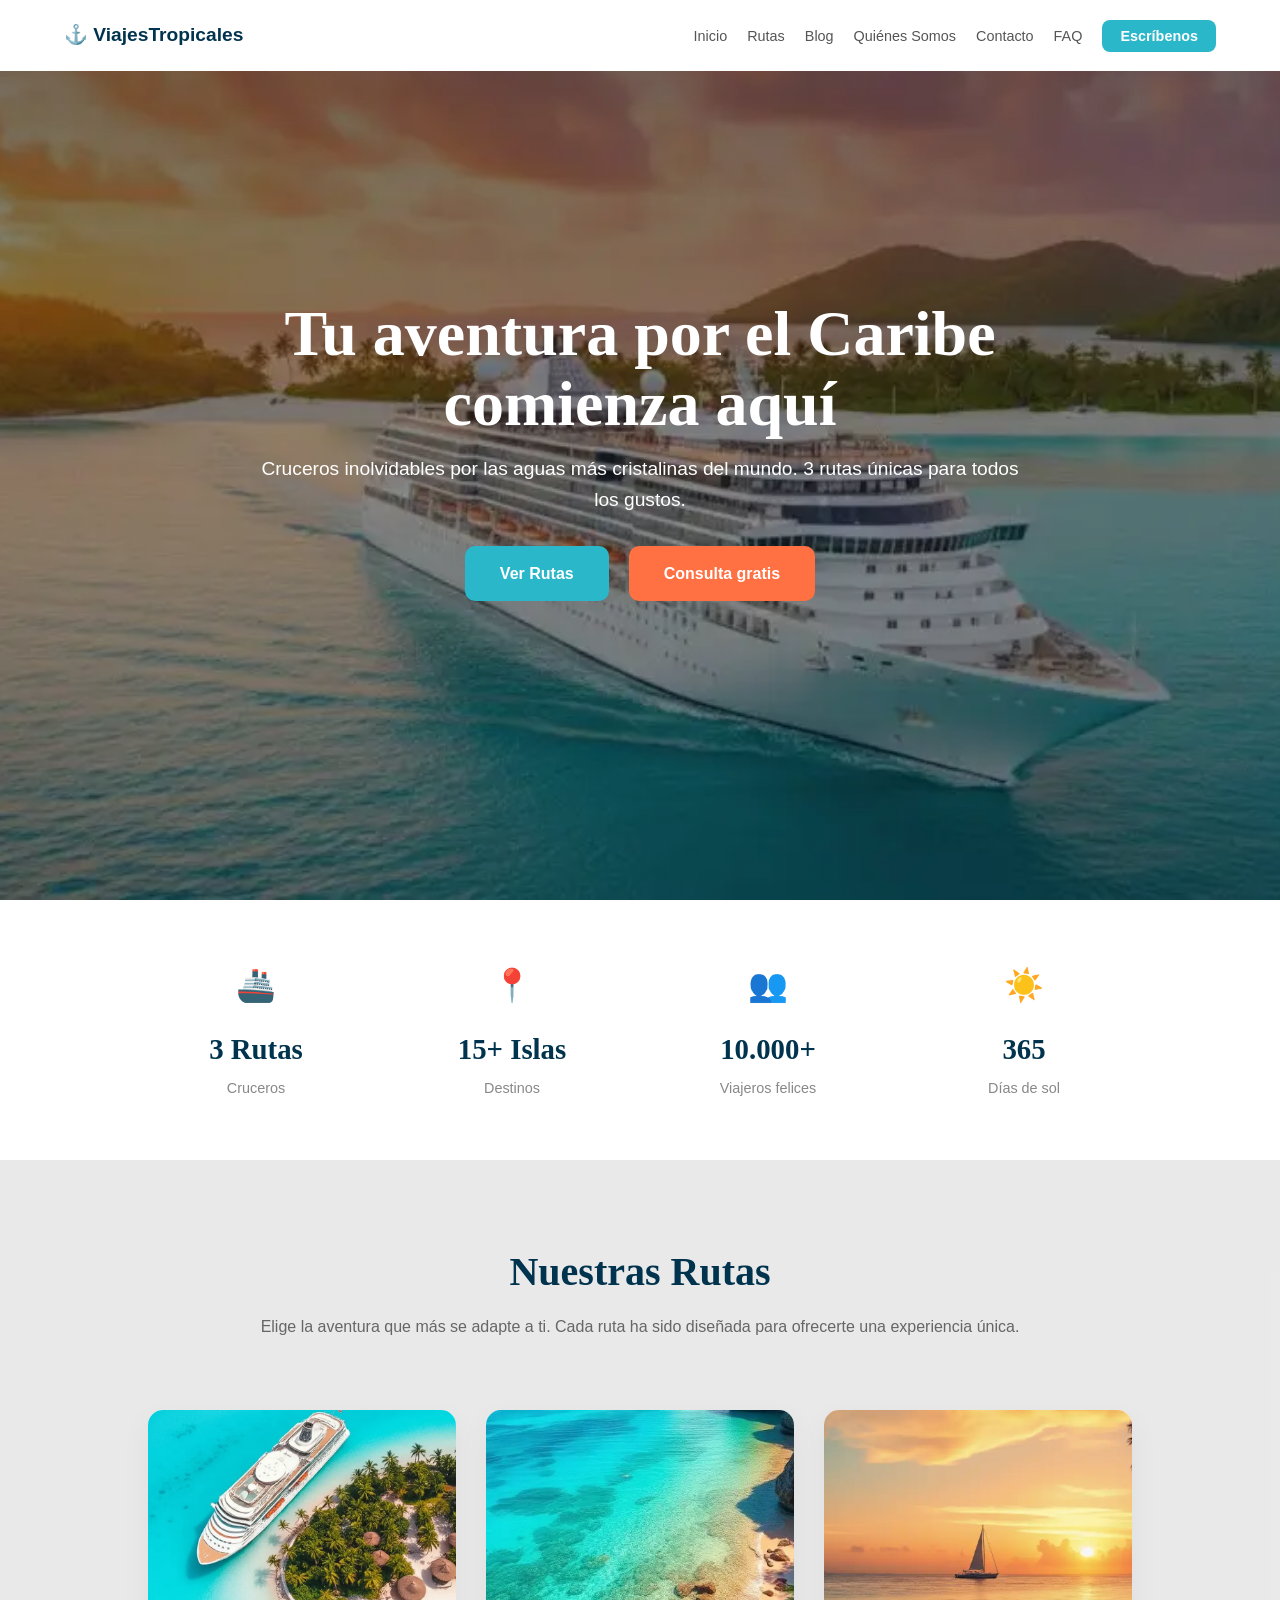
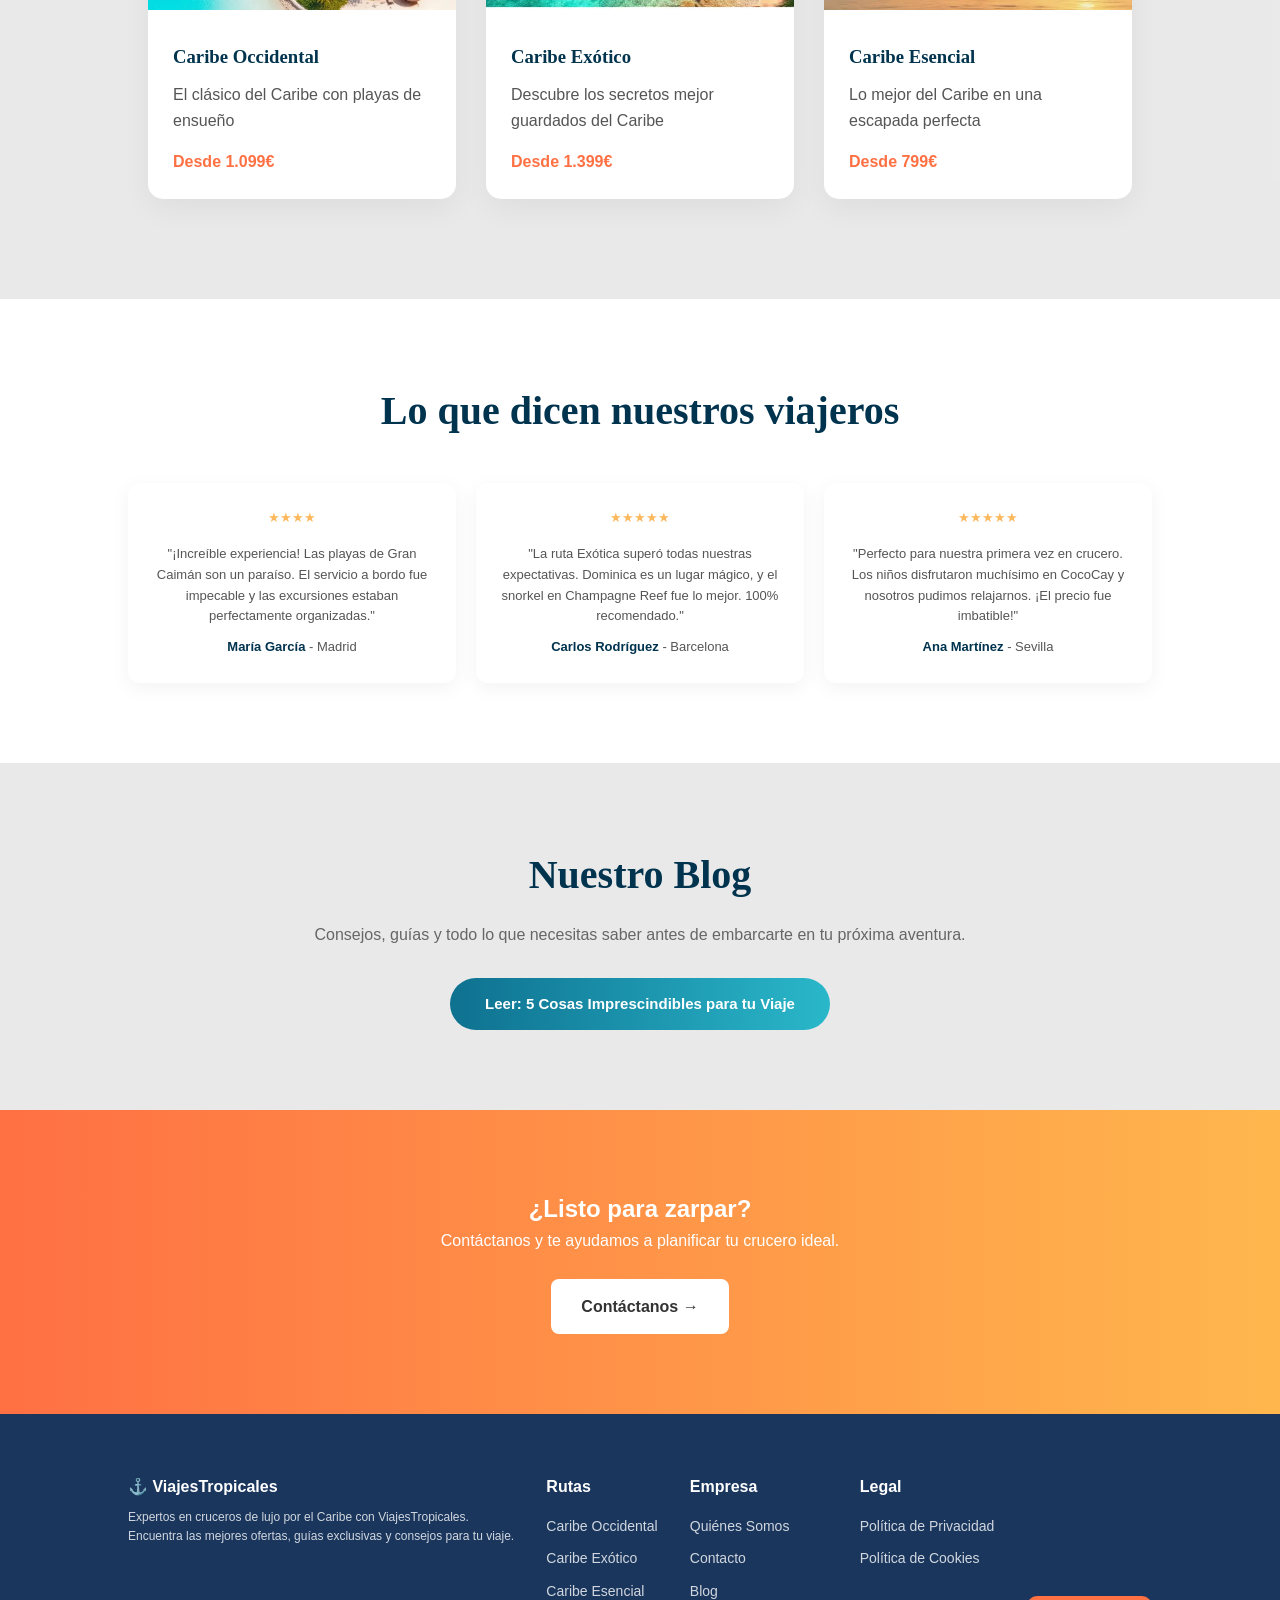
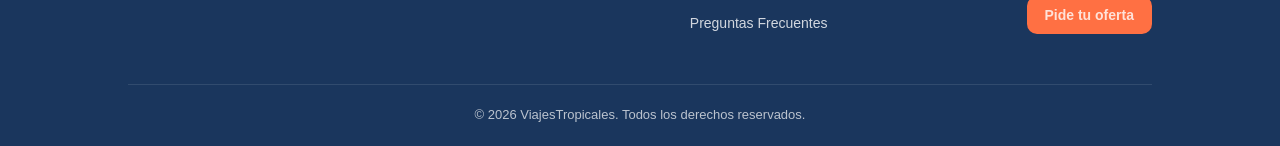
==== index.html @ f2e45df5 "espacios" ====
<!DOCTYPE html>
<html lang="es">

<head>
    <meta charset="UTF-8">
    <meta name="viewport" content="width=device-width, initial-scale=1.0">
    <meta name="robots" content="index, follow">
    <meta name="google-site-verification" content="ge-iJWS78q8dKQQbw_GghhbsiXBfRvOB-cy89NPKpeU" />
    <script src="https://analytics.ahrefs.com/analytics.js" data-key="KrF7IjldSQvbVTkG9pNp4A" async></script>
    <title>ViajesTropicales | Especialistas en Cruceros de Lujo por el Caribe</title>
    <meta name="description" content="ViajesTropicales: Tu pasaporte al lujo caribeño.
    Descubre rutas exclusivas, camarotes de alta gama y experiencias inolvidables en aguas cristalinas. 
    ¡Reserva tu crucero soñado hoy!">
    <link rel="icon" type="image/png" href="/img/logo.webp">
    <meta property="og:title" content="Viajes Tropicales - Cruceros por el Caribe">
    <meta property="og:description" content="Cruceros inolvidables por las aguas más cristalinas del mundo. 3 rutas únicas para todos los gustos.">
    <meta property="og:url" content="https://viajestropicales.netlify.app/">
    <meta property="og:type" content="website">

    <!-- Schema -->
    <script type="application/ld+json">
    {
        "@context": "https://schema.org",
        "@type": "TravelAgency",
        "name": "ViajesTropicales",
        "url": "https://viajestropicales.netlify.app",
        "description": "Agencia de cruceros por el Caribe",
        "address": {
            "@type": "PostalAddress",
            "streetAddress": "Calle del Mar 42",
            "addressLocality": "Madrid",
            "addressCountry": "ES"
        }
    }
    </script>
    <link rel="stylesheet" href="css/index.css">
    <link rel="canonical" href="https://viajestropicales.netlify.app/">
    <link rel="preload" as="image" href="/img/banner-crucero-lujo-caribe.webp" fetchpriority="high">
</head>

<body>
    <header class="navbar">
        <div class="logo">
            <span class="anchor-icon">⚓</span> ViajesTropicales
        </div>
        <nav>
            <ul>
                <li><a href="/index.html">Inicio</a></li>
                <li><a href="paginas/rutas.html">Rutas</a></li>
                <li><a href="/paginas/Blog.html">Blog</a></li>
                <li><a href="/paginas/QuienesSomos.html">Quiénes Somos</a></li>
                <li><a href="paginas/Contacto.html">Contacto</a></li>
                <li><a href="/paginas/Faq.html">FAQ</a></li>
                <li><a href="mailto:info@viajestropicales.com" class="btn-whatsapp-nav">Escríbenos</a></li>
            </ul>
        </nav>
    </header>
    <main>
        <section class="hero">
            <div class="hero-content">
                <h1>Tu aventura por el Caribe comienza aquí</h1>
                <p>Cruceros inolvidables por las aguas más cristalinas del mundo. 3 rutas únicas para todos los gustos.
                </p>
                <div class="hero-buttons">
                    <a href="paginas/rutas.html" class="btn-primary">Ver Rutas</a>
                    <a href="/paginas/Contacto.html" class="btn-secondary">Consulta gratis</a>
                </div>
            </div>
        </section>
        <section class="stats-bar">
            <div class="stat-item">
                <div class="stat-icon">🚢</div>
                <h2>3 Rutas</h2>
                <p>Cruceros</p>
            </div>
            <div class="stat-item">
                <div class="stat-icon">📍</div>
                <h2>15+ Islas</h2>
                <p>Destinos</p>
            </div>
            <div class="stat-item">
                <div class="stat-icon">👥</div>
                <h2>10.000+</h2>
                <p>Viajeros felices</p>
            </div>
            <div class="stat-item">
                <div class="stat-icon">☀️</div>
                <h2>365</h2>
                <p>Días de sol</p>
            </div>
        </section>
        <section class="rutas">
            <h2>Nuestras Rutas</h2>
            <p class="subtitle">Elige la aventura que más se adapte a ti. Cada ruta ha sido diseñada para ofrecerte una
                experiencia única.</p>
            <div class="cards-container">
                <a href="paginas/Occidental.html" class="card">
                    <img src="img/crucero-lujo-isla-privada-caribe-aerea.webp" alt="Vista aérea de un gran crucero 
                        de lujo anclado junto a una isla tropical privada con playas de arena 
                        blanca, aguas cristalinas y cabañas, representando exclusividad">
                    <div class="card-body">
                        <h3>Caribe Occidental</h3>
                        <p>El clásico del Caribe con playas de ensueño</p>
                        <span class="price">Desde 1.099€</span>
                    </div>
                </a>
                <a href="paginas/Exotico.html" class="card">
                    <img src="img/playa-exotica-caribe-excursion.webp" alt="Aguas cristalinas turquesas y arrecifes de coral en una playa vírgen del
                        Caribe frente a acantilados, ideal para excursiones.">
                    <div class="card-body">
                        <h3>Caribe Exótico</h3>
                        <p>Descubre los secretos mejor guardados del Caribe</p>
                        <span class="price">Desde 1.399€</span>
                    </div>
                </a>
                <a href="paginas/Esencial.html" class="card">
                    <img src="img/velero-catamaran-atardecer-caribe.webp" alt="Un velero catamarán navegando 
                        tranquilamente por el mar Caribe durante una puesta de sol dorada, con la silueta de 
                        una palmera en primer plano, ideal para parejas">
                    <div class="card-body">
                        <h3>Caribe Esencial</h3>
                        <p>Lo mejor del Caribe en una escapada perfecta</p>
                        <span class="price">Desde 799€</span>
                    </div>
                </a>
            </div>
        </section>
        <section class="testimonios">
            <h2>Lo que dicen nuestros viajeros</h2>
            <div class="testimonials-container">
                <div class="test-card">
                    <div class="stars">★★★★</div>
                    <p>"¡Increíble experiencia! Las playas de Gran Caimán son un paraíso. El servicio a bordo fue
                        impecable
                        y las excursiones estaban perfectamente organizadas."</p>
                    <strong>María García</strong> <span>- Madrid</span>
                </div>
                <div class="test-card">
                    <div class="stars">★★★★★</div>
                    <p>"La ruta Exótica superó todas nuestras expectativas. Dominica es un lugar mágico, y el snorkel en
                        Champagne Reef fue lo mejor. 100% recomendado."</p>
                    <strong>Carlos Rodríguez</strong> <span>- Barcelona</span>
                </div>
                <div class="test-card">
                    <div class="stars">★★★★★</div>
                    <p>"Perfecto para nuestra primera vez en crucero. Los niños disfrutaron muchísimo en CocoCay y
                        nosotros
                        pudimos relajarnos. ¡El precio fue imbatible!"</p>
                    <strong>Ana Martínez</strong> <span>- Sevilla</span>
                </div>
            </div>
        </section>
        <section class="blog-preview">
            <h2>Nuestro Blog</h2>
            <p>Consejos, guías y todo lo que necesitas saber antes de embarcarte en tu próxima aventura.</p>
            <a href="/paginas/Blog.html" class="btn-blog">Leer: 5 Cosas Imprescindibles para tu Viaje</a>
        </section>
        <section class="cta-orange">
            <h2>¿Listo para zarpar?</h2>
            <p>Contáctanos y te ayudamos a planificar tu crucero ideal.</p>
            <a href="/paginas/Contacto.html" class="btn-white">Contáctanos →</a>
        </section>
    </main>
    <footer class="footer">
        <div class="footer-grid">
            <div class="footer-info">
                <h3>⚓ ViajesTropicales</h3>
                <p>Expertos en cruceros de lujo por el Caribe con ViajesTropicales.
                    <br>Encuentra las mejores ofertas, guías exclusivas y consejos para tu viaje.
                </p>
            </div>
            <div class="footer-links">
                <h4>Rutas</h4>
                <a href="/paginas/Occidental.html">Caribe Occidental</a>
                <a href="/paginas/Exotico.html">Caribe Exótico</a>
                <a href="/paginas/Esencial.html">Caribe Esencial</a>
            </div>
            <div class="footer-links">
                <h4>Empresa</h4>
                <a href="/paginas/QuienesSomos.html">Quiénes Somos</a>
                <a href="/paginas/Contacto.html">Contacto</a>
                <a href="/paginas/Blog.html">Blog </a>
                <a href="/paginas/Faq.html">Preguntas Frecuentes</a>
            </div>
            <div class="footer-links">
                <h4>Legal</h4>
                <a href="/paginas/Privacidad.html">Política de Privacidad</a>
                <a href="/paginas/Cookies.html">Política de Cookies</a>
            </div>
            <div class="footer-links">
                <a href="/paginas/Contacto.html" class="btn-secondary">Pide tu oferta</a>
            </div>
        </div>
        <div class="footer-bottom">
            <p>© 2026 ViajesTropicales. Todos los derechos reservados.</p>
        </div>
    </footer>
</body>

</html>
---- css/index.css ----
/* --- CONFIGURACIÓN GENERAL --- */
* { margin: 0; padding: 0; box-sizing: border-box; }
body {font-family: 'Poppins', sans-serif; color: #fff; line-height: 1.6; overflow-x: hidden;}
/* --- NAVEGACIÓN --- */
.navbar { display: flex;justify-content: space-between; align-items: center; padding: 20px 5%; background-color: #fff; position: absolute;width: 100%; z-index: 10;}
.logo { font-weight: 600; font-size: 1.2rem; color: #00334e; }
.navbar ul { list-style: none; display: flex; align-items: center; gap: 20px; }
.navbar ul li a { text-decoration: none; color: #555; font-size: 0.9rem; transition: 0.3s; }
.navbar ul li a:hover { color: #2ab7ca; }
.btn-whatsapp-nav {background-color: #2ab7ca; color: #fff !important; padding: 8px 18px; border-radius: 8px; font-weight: 600;}
/* --- HERO --- */
.hero {
    height: 100vh; background: linear-gradient(rgba(0,0,0,0.2), rgba(0,0,0,0.2)), url('../img/banner-crucero-lujo-caribe.webp');
    background-size: cover; background-position: center; display: flex; justify-content: center; align-items: center; text-align: center;}
.hero-content { max-width: 800px; padding: 20px; }
.hero-content h1 { font-family: 'Playfair Display', serif; font-size: 4rem; margin-bottom: 15px; line-height: 1.1; }
.hero-content p { font-size: 1.2rem; margin-bottom: 30px; font-weight: 300; }
/* --- BOTONES --- */
.hero-buttons { display: flex; justify-content: center; gap: 20px; }
.btn-primary, .btn-secondary { padding: 15px 35px; border-radius: 10px;text-decoration: none; font-weight: 600; transition: transform 0.2s;}
.btn-primary { background-color: #2ab7ca; color: white; }
.btn-secondary { background-color: #ff7043; color: white; }
.btn-primary:hover, .btn-secondary:hover { transform: translateY(-3px); filter: brightness(1.1); }
.footer .btn-secondary { padding: 8px 18px; font-size: 14px; }
/* --- ESTADÍSTICAS --- */
.stats-bar { display: flex; justify-content: space-around; align-items: center; padding: 60px 10%; background-color: #fff; text-align: center;}
.stat-item { flex: 1; }
.stat-icon { font-size: 2rem; color: #2ab7ca; margin-bottom: 15px; }
.stat-item h2 { font-family: 'Playfair Display', serif; font-size: 1.8rem; color: #00334e; margin-bottom: 5px; }
.stat-item p { font-size: 0.9rem; color: #888; }
/* --- RUTAS --- */
.rutas { padding: 80px 10%; text-align: center; background: #e5e5e5d2; }
.rutas h2 { font-family: 'Playfair Display', serif; font-size: 2.5rem; margin-bottom: 10px; color: #00334e; }
.subtitle { color: #666; margin-bottom: 50px; }
/* --- CARDS --- */
.cards-container { display: flex; gap: 30px; justify-content: center; flex-wrap: wrap; padding: 20px; }
.card { background: white; border-radius: 15px; overflow: hidden; box-shadow: 0 10px 30px rgba(0,0,0,0.05); transition: 0.3s; flex: 1 1 300px;max-width: 100%;}
.card:hover { transform: translateY(-10px); }
.card img { width: 100%; height: 200px; object-fit: cover; }
.card-body { padding: 25px; text-align: left; color: #555; }
.card-body h3 { font-family: 'Playfair Display', serif; color: #00334e; margin-bottom: 10px; }
.price { display: block; margin-top: 15px; color: #ff7043; font-weight: 600; }
/* --- TESTIMONIOS --- */
.testimonios { padding: 80px 10%; text-align: center; color: #333; }
.testimonios h2 { font-family: 'Playfair Display', serif; color: #00334e; margin-bottom: 20px; font-size: 2.5rem; }
.testimonials-container { display: flex; gap: 20px; margin-top: 40px; flex-wrap: wrap; justify-content: center; }
.test-card {background: #fff;padding: 25px;border-radius: 12px; box-shadow: 0 5px 20px rgba(0,0,0,0.05); flex: 1 1 300px; color: #555; font-size: 13px;}
.test-card p { font-size: 13px; line-height: 1.6; }
.test-card strong { color: #00334e; display: inline-block; margin-top: 10px; font-size: 13px; }
.stars { color: #fdb85d; margin-bottom: 15px; }
/* --- CTA NARANJA --- */
.cta-orange { background: linear-gradient(90deg, #ff7043, #ffb74d); padding: 80px 10%; text-align: center; color: white; }
.btn-white {display: inline-block; background: white; color: #333; padding: 15px 30px;border-radius: 8px; text-decoration: none; margin-top: 25px;font-weight: 600;}
/* --- FOOTER --- */
.footer { background: #1a365d; color: white; padding: 60px 10% 20px; }
.footer-grid {display: flex;justify-content: space-between; align-items: flex-start; gap: 30px; border-bottom: 1px solid rgba(255,255,255,0.1); padding-bottom: 40px;}
.footer-info p { font-size: 12px; opacity: 0.8; line-height: 1.6; }
.footer-info h3 { font-size: 16px; margin-bottom: 8px; }
.footer-grid .footer-links:last-child { align-self: flex-end; }
.footer-links h4 { font-size: 16px; margin-bottom: 15px; font-weight: bold; }
.footer-links a { display: block; color: rgba(255,255,255,0.8); text-decoration: none; margin-bottom: 10px; font-size: 14px; }
.footer-bottom { margin-top: 20px; font-size: 13px; opacity: 0.7; text-align: center; }
/* --- MEDIA QUERY: MÓVIL --- */
@media (max-width: 768px) {
    .navbar ul { display: none; }
    .hero-content h1 { font-size: 2.5rem; }
    .hero-buttons { flex-direction: column; }
    h1 { font-size: 2.2rem !important; }
    h2 { font-size: 1.8rem !important; }
    .stats-bar, .cards-container, .testimonials-container, .footer-grid {
    flex-direction: column !important;align-items: center !important; text-align: center !important; gap: 40px;}
    .card, .test-card { width: 100% !important; max-width: 450px; margin: 0 auto; }
    .card-body { text-align: center !important; }
    .footer { padding: 50px 5% !important; }
    .footer .btn-secondary { width: 100% !important; max-width: 300px; margin-top: 20px; }
}
/* --- BLOG PREVIEW --- */
.blog-preview {background-color: #e5e5e5d2; padding: 80px 20px; text-align: center; color: #333; }
.blog-preview h2 {font-family: 'Playfair Display', serif; font-size: 2.5rem; color: #00334e;margin-bottom: 15px;}
.blog-preview p {color: #666; font-size: 1rem; margin-bottom: 30px;}
.btn-blog {display: inline-block; background: linear-gradient(to right, #0e7190, #2ab7ca); color: white !important; padding: 14px 35px; border-radius: 30px; text-decoration: none; font-weight: 600; font-size: 15px; transition: opacity 0.2s;}
.btn-blog:hover { opacity: 0.9; }
#btn-menu {display: none; }
.icon-menu {display: none; /* También escondemos el icono en PC para que no estorbe */}
/* --- CARD ENLAZABLE --- */
a.card { text-decoration: none; color: inherit; display: block; }
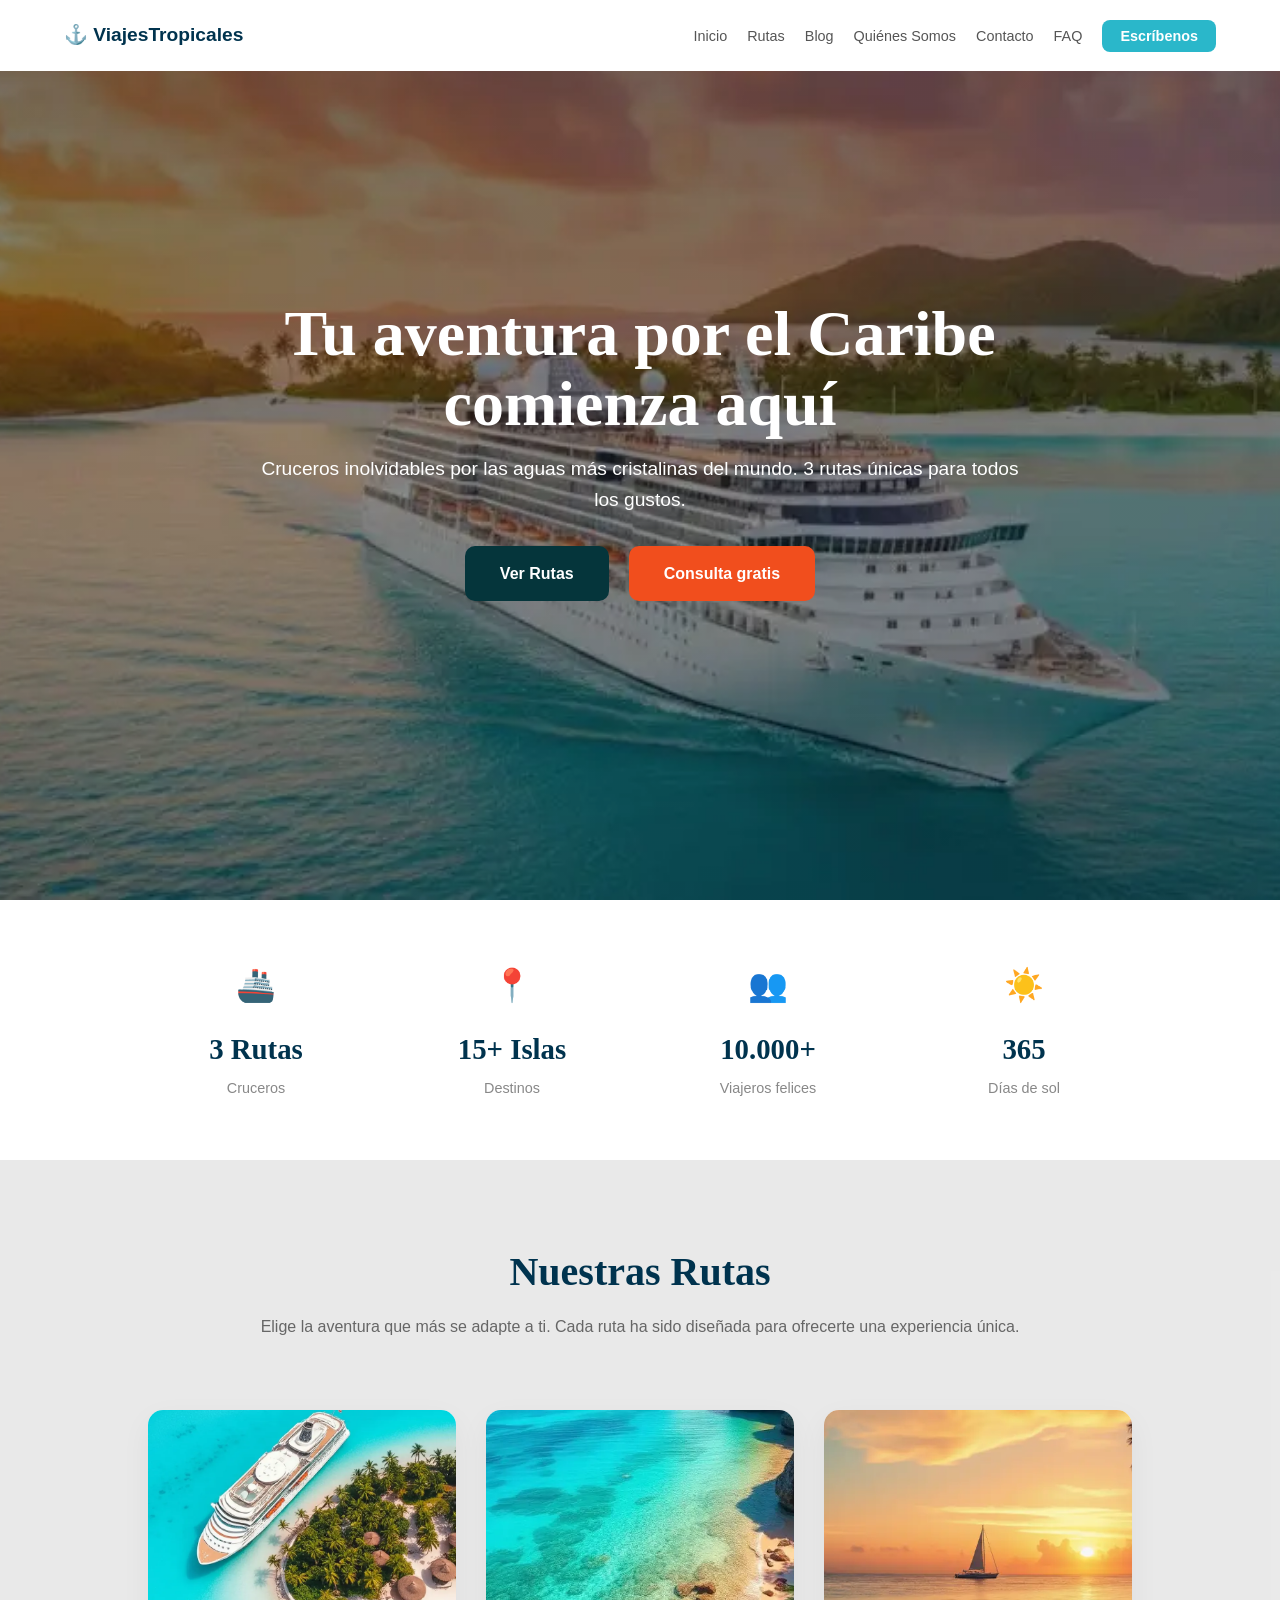
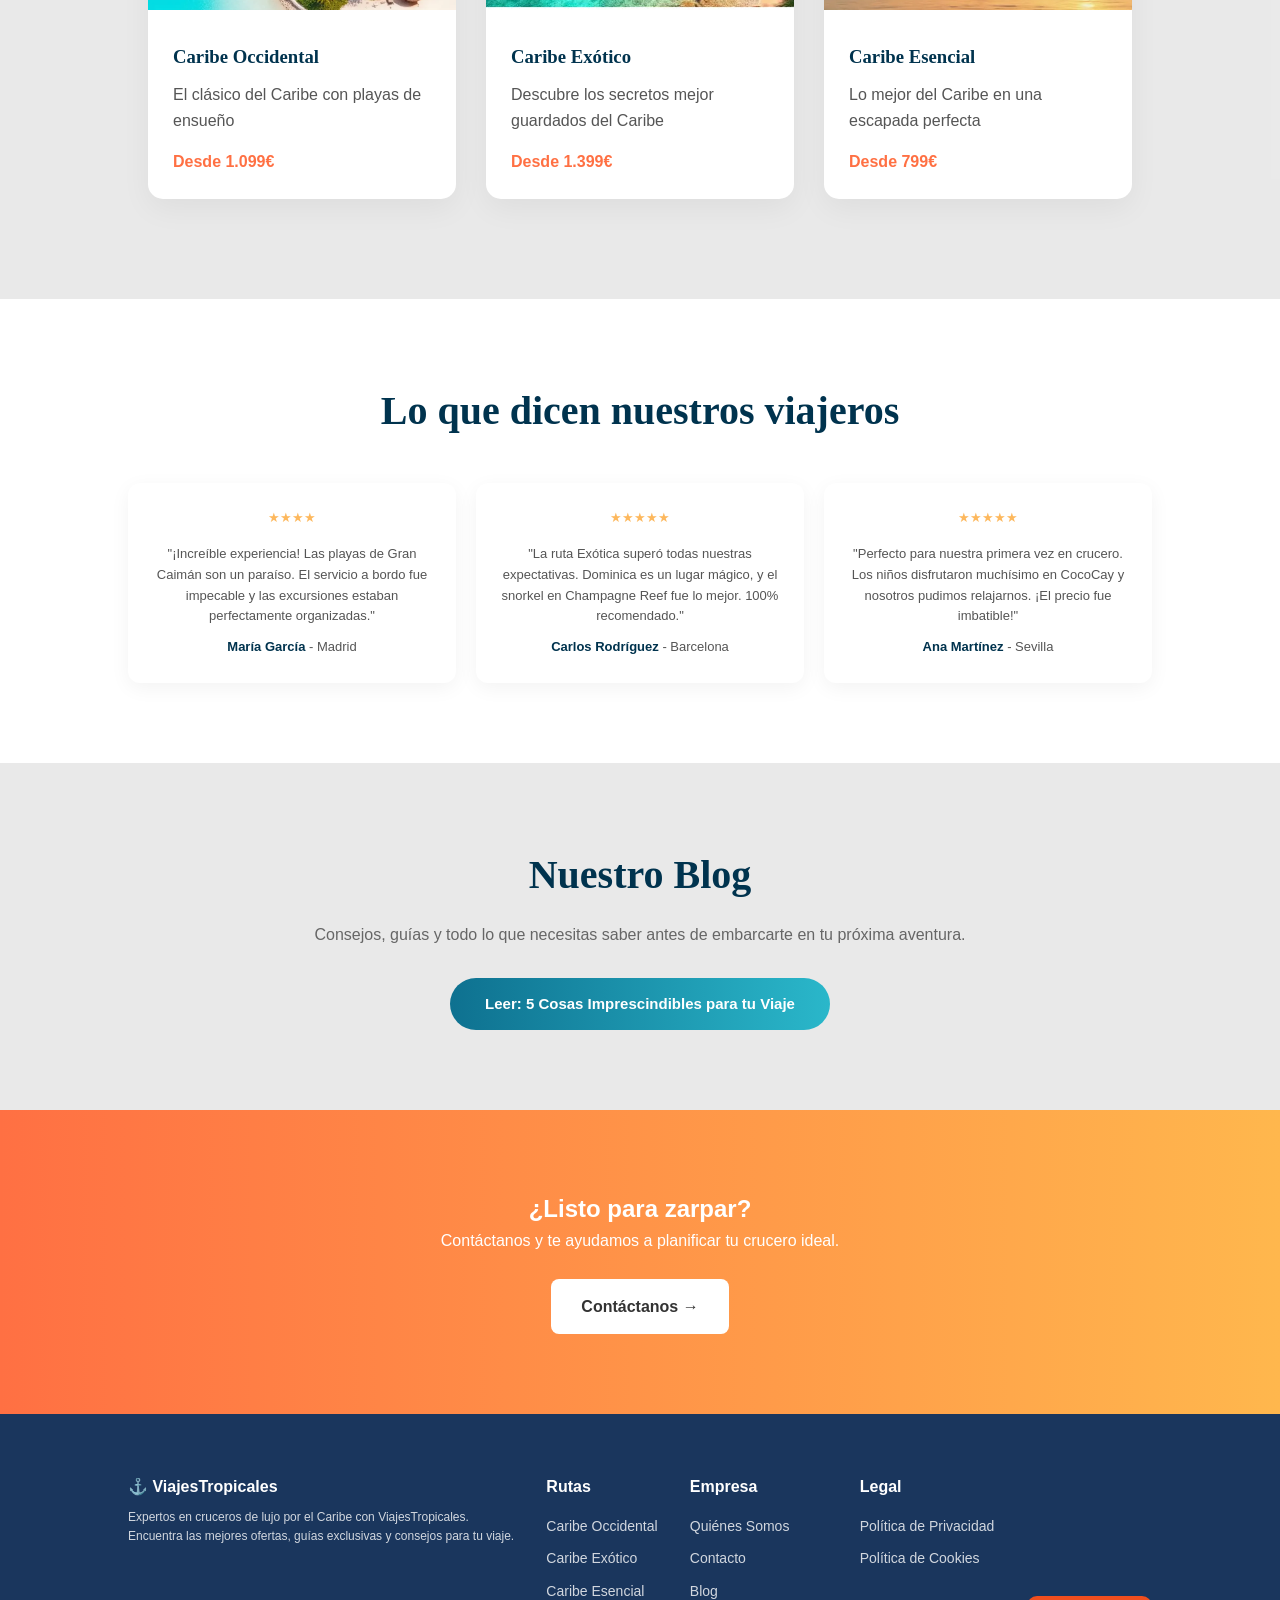
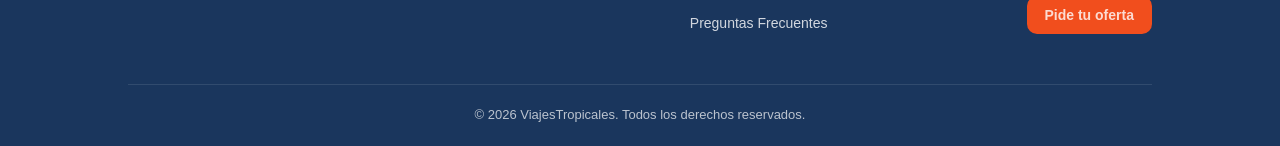
==== commit d27a37b8: "cambio" ====
--- a/index.html
+++ b/index.html
@@ -6,17 +6,27 @@
     <meta name="viewport" content="width=device-width, initial-scale=1.0">
     <meta name="robots" content="index, follow">
     <meta name="google-site-verification" content="ge-iJWS78q8dKQQbw_GghhbsiXBfRvOB-cy89NPKpeU" />
+    <meta name="ahrefs-site-verification" content="091c5e39f98aad5fcf96b315f21d51c88ecf2dfee49115a86caa05d655cb3601">
     <script src="https://analytics.ahrefs.com/analytics.js" data-key="KrF7IjldSQvbVTkG9pNp4A" async></script>
+
+    <!-- SECCIÓN DEL TITULO PRINCIPAL-->
     <title>ViajesTropicales | Especialistas en Cruceros de Lujo por el Caribe</title>
+    <!-- SECCIÓN DEL LOGOTIPO -->
+    <link rel="icon" type="image/png" href="/img/logo.webp">
     <meta name="description" content="ViajesTropicales: Tu pasaporte al lujo caribeño.
     Descubre rutas exclusivas, camarotes de alta gama y experiencias inolvidables en aguas cristalinas. 
     ¡Reserva tu crucero soñado hoy!">
-    <link rel="icon" type="image/png" href="/img/logo.webp">
+
     <meta property="og:title" content="Viajes Tropicales - Cruceros por el Caribe">
-    <meta property="og:description" content="Cruceros inolvidables por las aguas más cristalinas del mundo. 3 rutas únicas para todos los gustos.">
+    <meta property="og:description" content="Cruceros inolvidables por las aguas más cristalinas del mundo. 
+    3 rutas únicas para todos los gustos.">
+    <!-- enlaces a redes sociales-->
+    <meta property="og:image" content="https://viajestropicales.netlify.app/img/portada-viajes.jpg">
+    <meta name="twitter:card" content="summary_large_image">
+    <meta name="twitter:image" content="https://viajestropicales.netlify.app/img/seo-portada-viajes.jpg">
     <meta property="og:url" content="https://viajestropicales.netlify.app/">
     <meta property="og:type" content="website">
-
+    
     <!-- Schema -->
     <script type="application/ld+json">
     {
@@ -33,6 +43,7 @@
         }
     }
     </script>
+
     <link rel="stylesheet" href="css/index.css">
     <link rel="canonical" href="https://viajestropicales.netlify.app/">
     <link rel="preload" as="image" href="/img/banner-crucero-lujo-caribe.webp" fetchpriority="high">
@@ -89,6 +100,7 @@
                 <p>Días de sol</p>
             </div>
         </section>
+
         <section class="rutas">
             <h2>Nuestras Rutas</h2>
             <p class="subtitle">Elige la aventura que más se adapte a ti. Cada ruta ha sido diseñada para ofrecerte una
--- a/css/index.css
+++ b/css/index.css
@@ -18,8 +18,8 @@
 /* --- BOTONES --- */
 .hero-buttons { display: flex; justify-content: center; gap: 20px; }
 .btn-primary, .btn-secondary { padding: 15px 35px; border-radius: 10px;text-decoration: none; font-weight: 600; transition: transform 0.2s;}
-.btn-primary { background-color: #2ab7ca; color: white; }
-.btn-secondary { background-color: #ff7043; color: white; }
+.btn-primary { background-color: #05353b; color: white; }
+.btn-secondary { background-color: #f14e1d; color: white; }
 .btn-primary:hover, .btn-secondary:hover { transform: translateY(-3px); filter: brightness(1.1); }
 .footer .btn-secondary { padding: 8px 18px; font-size: 14px; }
 /* --- ESTADÍSTICAS --- */
@@ -60,19 +60,29 @@
 .footer-links h4 { font-size: 16px; margin-bottom: 15px; font-weight: bold; }
 .footer-links a { display: block; color: rgba(255,255,255,0.8); text-decoration: none; margin-bottom: 10px; font-size: 14px; }
 .footer-bottom { margin-top: 20px; font-size: 13px; opacity: 0.7; text-align: center; }
-/* --- MEDIA QUERY: MÓVIL --- */
+/* --- MEDIA QUERY: MÓVIL (Corregida) --- */
 @media (max-width: 768px) {
-    .navbar ul { display: none; }
-    .hero-content h1 { font-size: 2.5rem; }
-    .hero-buttons { flex-direction: column; }
-    h1 { font-size: 2.2rem !important; }
-    h2 { font-size: 1.8rem !important; }
-    .stats-bar, .cards-container, .testimonials-container, .footer-grid {
-    flex-direction: column !important;align-items: center !important; text-align: center !important; gap: 40px;}
-    .card, .test-card { width: 100% !important; max-width: 450px; margin: 0 auto; }
-    .card-body { text-align: center !important; }
-    .footer { padding: 50px 5% !important; }
-    .footer .btn-secondary { width: 100% !important; max-width: 300px; margin-top: 20px; }
+    /* 1. Ajustes de Navegación */
+    .navbar { position: relative; padding: 15px 5%; }
+    .navbar ul { display: none; } /* Aquí podrías añadir un menú hamburguesa luego */
+    /* 2. Hero Section */
+    .hero-content h1 { font-size: 2.2rem; }
+    .hero-buttons { flex-direction: column; gap: 15px; align-items: center; }
+    .btn-primary, .btn-secondary { width: 100%; max-width: 300px; text-align: center; }
+    /* 3. Secciones Flex: Aquí evitamos que se vea "compacto" */
+    .stats-bar, 
+    .cards-container, 
+    .testimonials-container, 
+    .footer-grid { flex-direction: column !important; align-items: center !important; text-align: center !important; gap: 50px !important; padding: 40px 5% !important;}
+    /* 4. Tarjetas: Para que no se aplasten y se vea el precio */
+    .card, .test-card {width: 100% !important; max-width: 400px; margin: 0 auto; height: auto !important; }
+    .card img { height: 250px; } /* Imagen más grande en móvil para que luzca */
+    .card-body { text-align: center !important; padding: 30px 20px !important; }
+    /* 5. Footer: Solución al botón desplazado y alineación */
+    .footer { padding: 60px 5% !important; }
+    .footer-grid {display: flex !important; flex-direction: column !important; gap: 40px !important; }
+    .footer-info, .footer-links { width: 100%;align-self: center !important; }
+    .footer .btn-secondary { display: block !important; width: 100% !important;  max-width: 280px;  margin: 20px auto 0 !important;  padding: 15px; font-size: 16px;}
 }
 /* --- BLOG PREVIEW --- */
 .blog-preview {background-color: #e5e5e5d2; padding: 80px 20px; text-align: center; color: #333; }
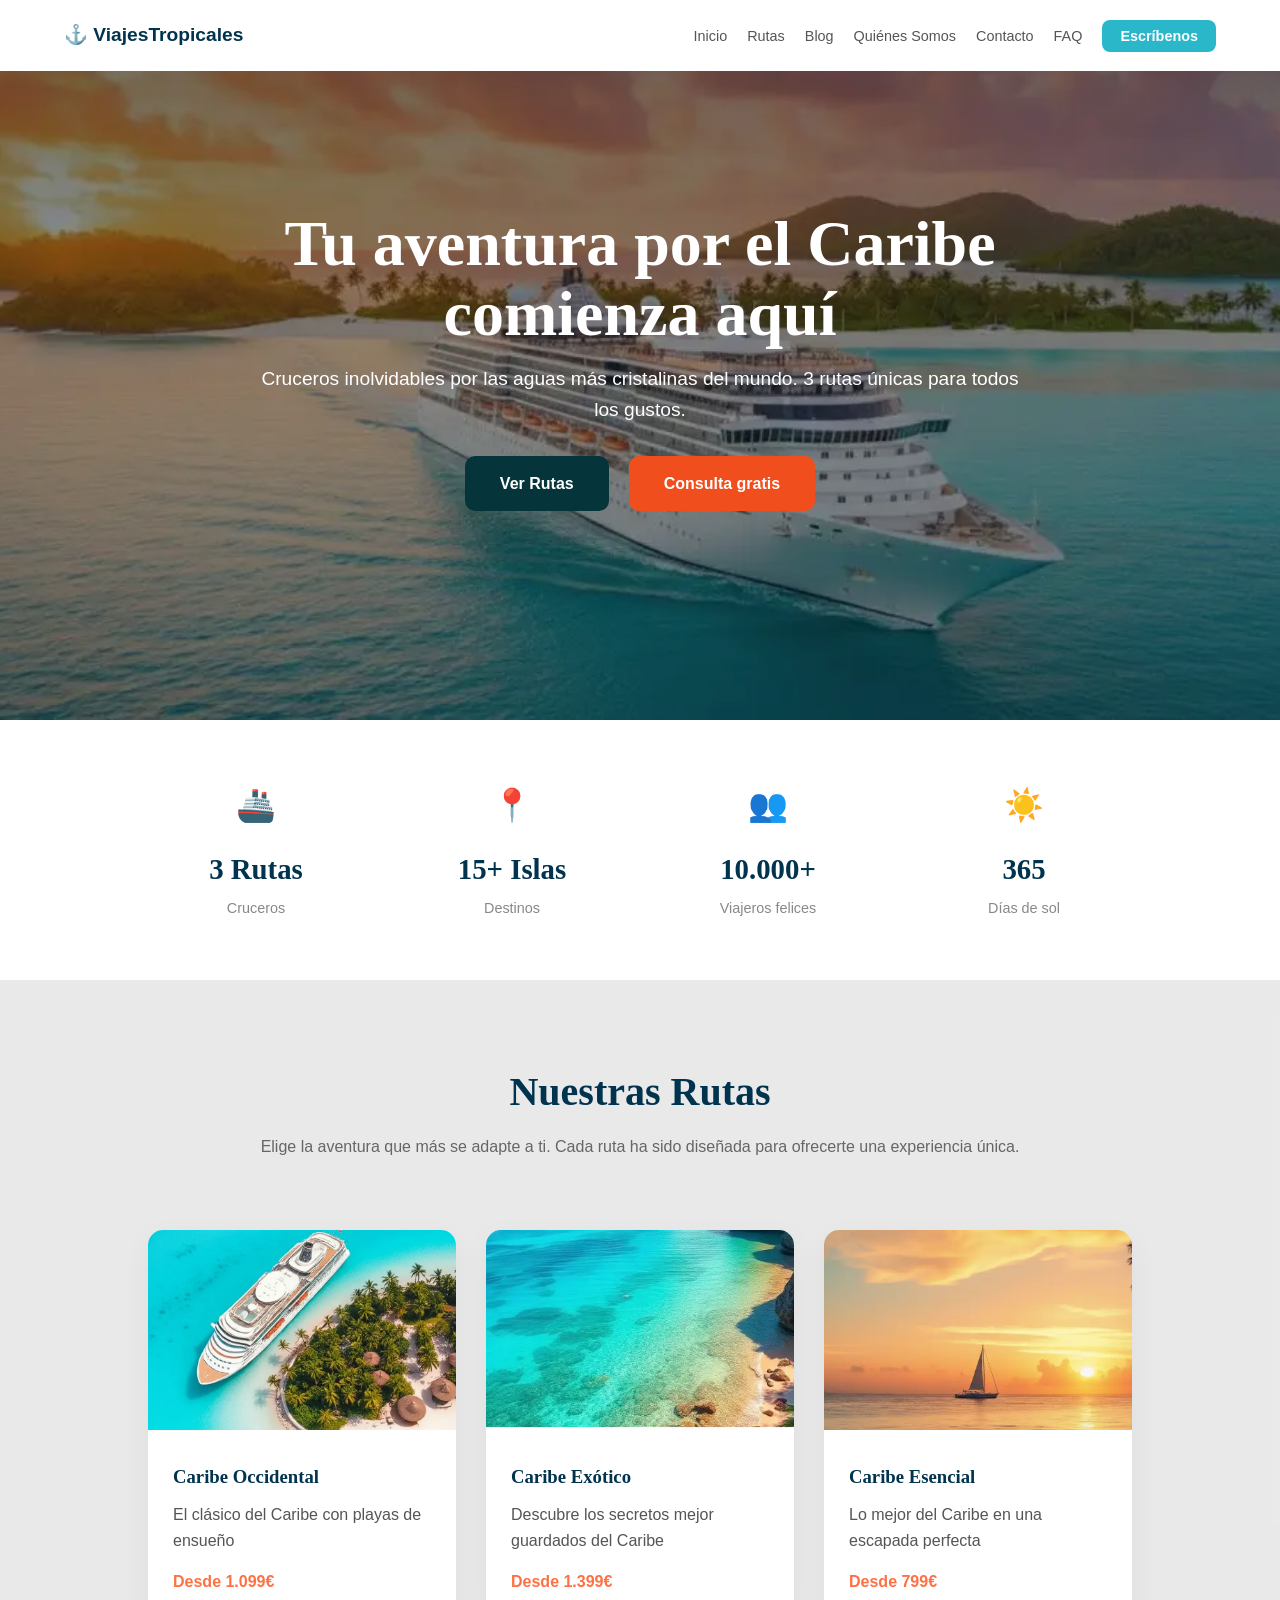
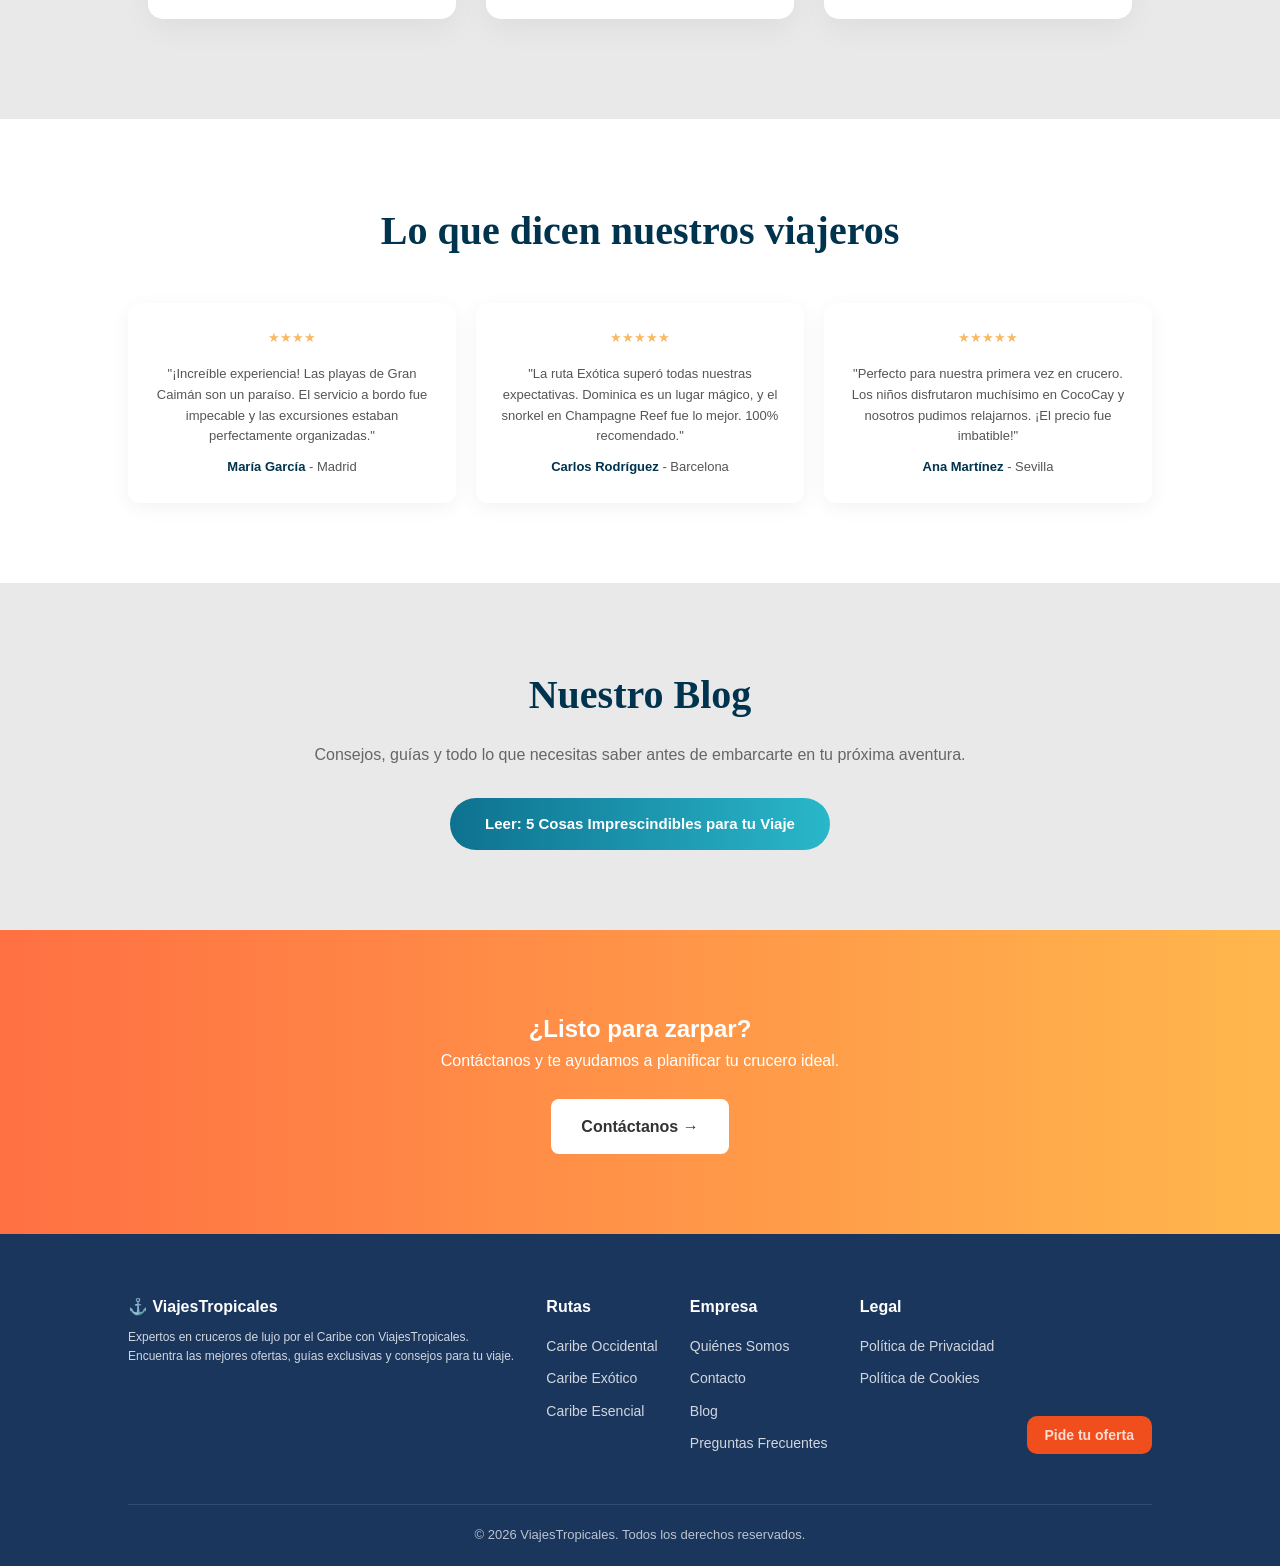
==== commit cc1e098a: "creacion tamaño tablet y aplicación" ====
--- a/index.html
+++ b/index.html
@@ -26,7 +26,7 @@
     <meta name="twitter:image" content="https://viajestropicales.netlify.app/img/seo-portada-viajes.jpg">
     <meta property="og:url" content="https://viajestropicales.netlify.app/">
     <meta property="og:type" content="website">
-    
+
     <!-- Schema -->
     <script type="application/ld+json">
     {
@@ -45,6 +45,8 @@
     </script>
 
     <link rel="stylesheet" href="css/index.css">
+    <link rel="stylesheet" href="css/tablet.css">
+    <link rel="stylesheet" href="../css/responsive.css">
     <link rel="canonical" href="https://viajestropicales.netlify.app/">
     <link rel="preload" as="image" href="/img/banner-crucero-lujo-caribe.webp" fetchpriority="high">
 </head>
@@ -54,13 +56,18 @@
         <div class="logo">
             <span class="anchor-icon">⚓</span> ViajesTropicales
         </div>
+        <div class="menu-toggle" id="mobile-menu">
+            <span class="bar"></span>
+            <span class="bar"></span>
+            <span class="bar"></span>
+        </div>
         <nav>
-            <ul>
+            <ul class="nav-list">
                 <li><a href="/index.html">Inicio</a></li>
-                <li><a href="paginas/rutas.html">Rutas</a></li>
+                <li><a href="/paginas/rutas.html">Rutas</a></li>
                 <li><a href="/paginas/Blog.html">Blog</a></li>
                 <li><a href="/paginas/QuienesSomos.html">Quiénes Somos</a></li>
-                <li><a href="paginas/Contacto.html">Contacto</a></li>
+                <li><a href="/paginas/Contacto.html">Contacto</a></li>
                 <li><a href="/paginas/Faq.html">FAQ</a></li>
                 <li><a href="mailto:info@viajestropicales.com" class="btn-whatsapp-nav">Escríbenos</a></li>
             </ul>
@@ -70,7 +77,8 @@
         <section class="hero">
             <div class="hero-content">
                 <h1>Tu aventura por el Caribe comienza aquí</h1>
-                <p>Cruceros inolvidables por las aguas más cristalinas del mundo. 3 rutas únicas para todos los gustos.
+                <p>Cruceros inolvidables por las aguas más cristalinas del mundo. 
+                    3 rutas únicas para todos los gustos.
                 </p>
                 <div class="hero-buttons">
                     <a href="paginas/rutas.html" class="btn-primary">Ver Rutas</a>
@@ -207,6 +215,7 @@
             <p>© 2026 ViajesTropicales. Todos los derechos reservados.</p>
         </div>
     </footer>
+    <script src="js/main.js"></script>
 </body>
 
 </html>
--- a/css/index.css
+++ b/css/index.css
@@ -10,7 +10,7 @@
 .btn-whatsapp-nav {background-color: #2ab7ca; color: #fff !important; padding: 8px 18px; border-radius: 8px; font-weight: 600;}
 /* --- HERO --- */
 .hero {
-    height: 100vh; background: linear-gradient(rgba(0,0,0,0.2), rgba(0,0,0,0.2)), url('../img/banner-crucero-lujo-caribe.webp');
+    height: 80vh; background: linear-gradient(rgba(0,0,0,0.2), rgba(0,0,0,0.2)), url('../img/banner-crucero-lujo-caribe.webp');
     background-size: cover; background-position: center; display: flex; justify-content: center; align-items: center; text-align: center;}
 .hero-content { max-width: 800px; padding: 20px; }
 .hero-content h1 { font-family: 'Playfair Display', serif; font-size: 4rem; margin-bottom: 15px; line-height: 1.1; }
@@ -60,30 +60,7 @@
 .footer-links h4 { font-size: 16px; margin-bottom: 15px; font-weight: bold; }
 .footer-links a { display: block; color: rgba(255,255,255,0.8); text-decoration: none; margin-bottom: 10px; font-size: 14px; }
 .footer-bottom { margin-top: 20px; font-size: 13px; opacity: 0.7; text-align: center; }
-/* --- MEDIA QUERY: MÓVIL (Corregida) --- */
-@media (max-width: 768px) {
-    /* 1. Ajustes de Navegación */
-    .navbar { position: relative; padding: 15px 5%; }
-    .navbar ul { display: none; } /* Aquí podrías añadir un menú hamburguesa luego */
-    /* 2. Hero Section */
-    .hero-content h1 { font-size: 2.2rem; }
-    .hero-buttons { flex-direction: column; gap: 15px; align-items: center; }
-    .btn-primary, .btn-secondary { width: 100%; max-width: 300px; text-align: center; }
-    /* 3. Secciones Flex: Aquí evitamos que se vea "compacto" */
-    .stats-bar, 
-    .cards-container, 
-    .testimonials-container, 
-    .footer-grid { flex-direction: column !important; align-items: center !important; text-align: center !important; gap: 50px !important; padding: 40px 5% !important;}
-    /* 4. Tarjetas: Para que no se aplasten y se vea el precio */
-    .card, .test-card {width: 100% !important; max-width: 400px; margin: 0 auto; height: auto !important; }
-    .card img { height: 250px; } /* Imagen más grande en móvil para que luzca */
-    .card-body { text-align: center !important; padding: 30px 20px !important; }
-    /* 5. Footer: Solución al botón desplazado y alineación */
-    .footer { padding: 60px 5% !important; }
-    .footer-grid {display: flex !important; flex-direction: column !important; gap: 40px !important; }
-    .footer-info, .footer-links { width: 100%;align-self: center !important; }
-    .footer .btn-secondary { display: block !important; width: 100% !important;  max-width: 280px;  margin: 20px auto 0 !important;  padding: 15px; font-size: 16px;}
-}
+
 /* --- BLOG PREVIEW --- */
 .blog-preview {background-color: #e5e5e5d2; padding: 80px 20px; text-align: center; color: #333; }
 .blog-preview h2 {font-family: 'Playfair Display', serif; font-size: 2.5rem; color: #00334e;margin-bottom: 15px;}
@@ -92,5 +69,15 @@
 .btn-blog:hover { opacity: 0.9; }
 #btn-menu {display: none; }
 .icon-menu {display: none; /* También escondemos el icono en PC para que no estorbe */}
+
 /* --- CARD ENLAZABLE --- */
-a.card { text-decoration: none; color: inherit; display: block; }+a.card { text-decoration: none; color: inherit; display: block; }
+@media (max-width: 768px) {
+    .navbar ul{display: none;}
+    .menu-toggle { display: flex; flex-direction: column; cursor: pointer; gap: 5px; margin-left: auto;}
+    .bar {width: 25px; height: 3px; background-color: #00334e; border-radius: 3px;}
+    .nav-list { display: none; flex-direction: column; position: absolute; top: 70px; left: 0; width: 100%;
+        background-color: #fff; padding: 20px 0; z-index: 999;box-shadow: 0 5px 15px rgba(0,0,0,0.1);}
+    .nav-list.active { display: flex;}
+    .nav-list li { text-align: center; padding: 10px 0; }
+}
--- a/css/tablet.css
+++ b/css/tablet.css
@@ -0,0 +1,81 @@
+@media (min-width: 769px) and (max-width: 1024px) {
+        /* --- MENÚ ANTIGUO --- */
+    .navbar ul { display: none !important; }
+
+    /* --- STATS 2 EN 2 --- */
+    .stats-bar { flex-wrap: wrap !important; flex-direction: row !important; }
+    .stat-item { flex: 1 1 45% !important; margin-bottom: 30px; }
+
+    /* --- CONTENEDORES EN COLUMNA --- */
+    .testimonials-container { gap: 15px !important;}
+    .footer-grid { display: flex !important; flex-direction: column !important;
+    align-items: center !important;text-align: center !important;
+    gap: 18px !important; padding: 25px 5% !important;}
+    .ruta-detalles-inner,
+    .itinerario-container,
+    .resenas-grid {
+        display: flex !important; flex-direction: column !important; align-items: center !important;
+        text-align: center !important; gap: 30px !important; padding: 30px 5% !important; width: 100% !important;
+    }
+    .hero {
+    width: 100% !important; 
+    margin: 0 !important; 
+    border-radius: 0 !important;         
+    }
+
+    /* --- MENÚ HAMBURGUESA --- */
+    .menu-toggle { display: block !important; cursor: pointer; padding: 10px; }
+    .menu-toggle.is-active .bar:nth-child(2) { opacity: 0; }
+    .menu-toggle.is-active .bar:nth-child(1) { transform: translateY(8px) rotate(45deg); }
+    .menu-toggle.is-active .bar:nth-child(3) { transform: translateY(-8px) rotate(-45deg); }
+    .bar { display: block; width: 25px; height: 3px; margin: 5px auto; background-color: #00334e; transition: 0.3s; }
+    .nav-list { display: none; flex-direction: column; width: 100%; position: absolute; top: 60px; left: 0;
+        background-color: #ffffff; text-align: center; padding: 20px 0;
+        box-shadow: 0 10px 20px rgba(0,0,0,0.1); z-index: 1000; }
+    .nav-list.active { display: flex !important; }
+
+    /* --- TARJETAS --- */
+    .card { width: 95% !important; max-width: 350px !important; margin-bottom: 20px !important;
+        display: flex !important; flex-direction: column !important;
+        height: auto !important; overflow: visible !important; }
+    .card img { width: 100% !important; height: 160px !important; object-fit: cover; }
+    .cards-container { display: flex !important; flex-direction: column !important; align-items: center !important; gap: 25px !important; }
+    .card-body { padding: 15px !important; overflow: visible !important; }
+    .test-card { padding: 20px !important; }
+    .resena-card { width: 90% !important; max-width: 400px !important; margin: 0 auto !important; }
+    .dia-card { width: 90% !important; max-width: 400px !important; margin: 0 auto !important; text-align: left !important;}
+    .info-texto { width: 100% !important; }
+    .itinerario h2 {font-size: 1.5rem !important;}
+
+    /* --- QUIENES SOMOS --- */
+    .quienes-main { padding: 20px 5% 30px !important;}
+    /* ESPACIO CON EL BANNER DE ARRIBA*/
+    .legal-section { padding-top: 100px !important; }
+    /* SUBIR TITULO POR PADDING*/
+    .rutas-hero { padding-top: 100px !important;}
+
+        /* --- CONTACTO ---*/
+    .contacto-main { flex-direction: column !important; padding: 0 15px 50px !important;}
+    .contacto-info { width: 100% !important;}
+    .contacto-formulario { width: 100% !important; padding: 25px !important;}
+
+    /* --- TEXTOS --- */
+    h1 { font-size: 1.8rem !important; }
+    h2 { font-size: 1.1rem !important; }
+    /* TEXTO SUBTÍTULO DEL HERO */
+    .hero-content p { font-size: 1rem !important; }
+    .card-body p, .card p { font-size: 0.85rem !important; line-height: 1.4 !important; margin-bottom: 10px !important; }
+    .banner-content h1 { font-size: 3.3rem !important; }
+    .banner-content p { font-size: 1.3rem !important; }
+    .ruta-detalles h2 { font-size: 1.4rem !important; }
+    .dia-info p { font-size: 0.8rem !important; }
+
+    /* --- BOTONES --- */
+    .hero-buttons,
+    .banner-content { display: flex; flex-direction: column; gap: 15px; padding: 0 10px; }
+
+    /* --- FOOTER --- */
+    .footer-info,
+    .footer-links { margin-bottom: 8px !important; }
+    .footer .btn-secondary { display: block !important; width: 90% !important; max-width: 280px; margin: 20px auto 0 !important; }
+}
--- a/css/responsive.css
+++ b/css/responsive.css
@@ -0,0 +1,86 @@
+/* =============================================
+   ARCHIVO ÚNICO DE RESPONSIVE
+   Este código arregla TODA la web en móviles
+   ============================================= */
+@media (max-width: 768px) {
+
+    /* --- MENÚ ANTIGUO --- */
+    .navbar ul { display: none !important; }
+
+    /* --- STATS 2 EN 2 --- */
+    .stats-bar { flex-wrap: wrap !important; flex-direction: row !important; }
+    .stat-item { flex: 1 1 45% !important; margin-bottom: 30px; }
+
+    /* --- CONTENEDORES EN COLUMNA --- */
+    .testimonials-container { gap: 15px !important;}
+    .footer-grid { display: flex !important; flex-direction: column !important;
+    align-items: center !important;text-align: center !important;
+    gap: 18px !important; padding: 25px 5% !important;}
+    .ruta-detalles-inner,
+    .itinerario-container,
+    .resenas-grid {
+        display: flex !important; flex-direction: column !important; align-items: center !important;
+        text-align: center !important; gap: 30px !important; padding: 30px 5% !important; width: 100% !important;
+    }
+    .hero {
+    width: 100% !important; 
+    margin: 0 !important; 
+    border-radius: 0 !important;         
+    }
+
+    /* --- MENÚ HAMBURGUESA --- */
+    .menu-toggle { display: block !important; cursor: pointer; padding: 10px; }
+    .menu-toggle.is-active .bar:nth-child(2) { opacity: 0; }
+    .menu-toggle.is-active .bar:nth-child(1) { transform: translateY(8px) rotate(45deg); }
+    .menu-toggle.is-active .bar:nth-child(3) { transform: translateY(-8px) rotate(-45deg); }
+    .bar { display: block; width: 25px; height: 3px; margin: 5px auto; background-color: #00334e; transition: 0.3s; }
+    .nav-list { display: none; flex-direction: column; width: 100%; position: absolute; top: 60px; left: 0;
+        background-color: #ffffff; text-align: center; padding: 20px 0;
+        box-shadow: 0 10px 20px rgba(0,0,0,0.1); z-index: 1000; }
+    .nav-list.active { display: flex !important; }
+
+    /* --- TARJETAS --- */
+    .card { width: 95% !important; max-width: 350px !important; margin-bottom: 20px !important;
+        display: flex !important; flex-direction: column !important;
+        height: auto !important; overflow: visible !important; }
+    .card img { width: 100% !important; height: 160px !important; object-fit: cover; }
+    .cards-container { display: flex !important; flex-direction: column !important; align-items: center !important; gap: 25px !important; }
+    .card-body { padding: 15px !important; overflow: visible !important; }
+    .test-card { padding: 20px !important; }
+    .resena-card { width: 90% !important; max-width: 400px !important; margin: 0 auto !important; }
+    .dia-card { width: 90% !important; max-width: 400px !important; margin: 0 auto !important; text-align: left !important;}
+    .info-texto { width: 100% !important; }
+    .itinerario h2 {font-size: 1.5rem !important;}
+
+    /* --- QUIENES SOMOS --- */
+    .quienes-main { padding: 20px 5% 30px !important;}
+    /* ESPACIO CON EL BANNER DE ARRIBA*/
+    .legal-section { padding-top: 100px !important; }
+    /* SUBIR TITULO POR PADDING*/
+    .rutas-hero { padding-top: 100px !important;}
+
+        /* --- CONTACTO ---*/
+    .contacto-main { flex-direction: column !important; padding: 0 15px 50px !important;}
+    .contacto-info { width: 100% !important;}
+    .contacto-formulario { width: 100% !important; padding: 25px !important;}
+
+    /* --- TEXTOS --- */
+    h1 { font-size: 1.8rem !important; }
+    h2 { font-size: 1.1rem !important; }
+    /* TEXTO SUBTÍTULO DEL HERO */
+    .hero-content p { font-size: 1rem !important; }
+    .card-body p, .card p { font-size: 0.85rem !important; line-height: 1.4 !important; margin-bottom: 10px !important; }
+    .banner-content h1 { font-size: 3.3rem !important; }
+    .banner-content p { font-size: 1.3rem !important; }
+    .ruta-detalles h2 { font-size: 1.4rem !important; }
+    .dia-info p { font-size: 0.8rem !important; }
+
+    /* --- BOTONES --- */
+    .hero-buttons,
+    .banner-content { display: flex; flex-direction: column; gap: 15px; padding: 0 10px; }
+
+    /* --- FOOTER --- */
+    .footer-info,
+    .footer-links { margin-bottom: 8px !important; }
+    .footer .btn-secondary { display: block !important; width: 90% !important; max-width: 280px; margin: 20px auto 0 !important; }
+}
